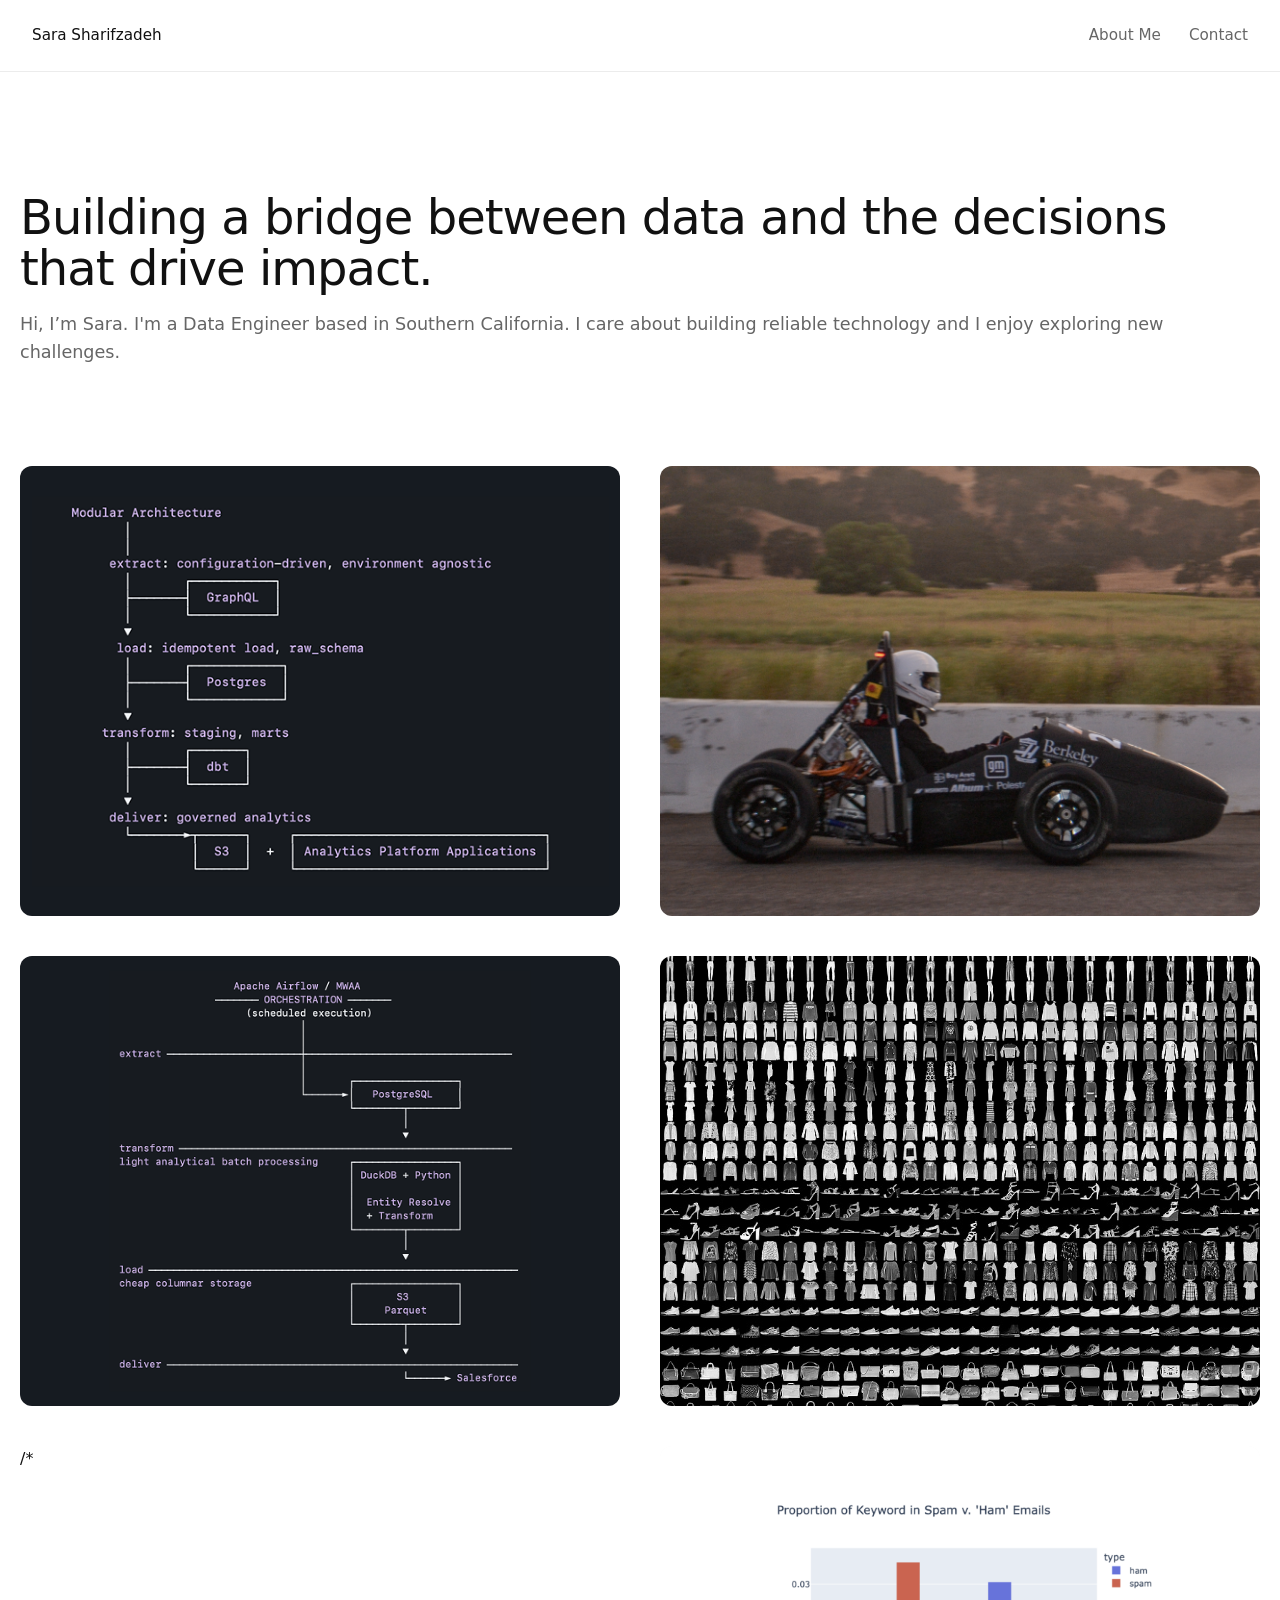
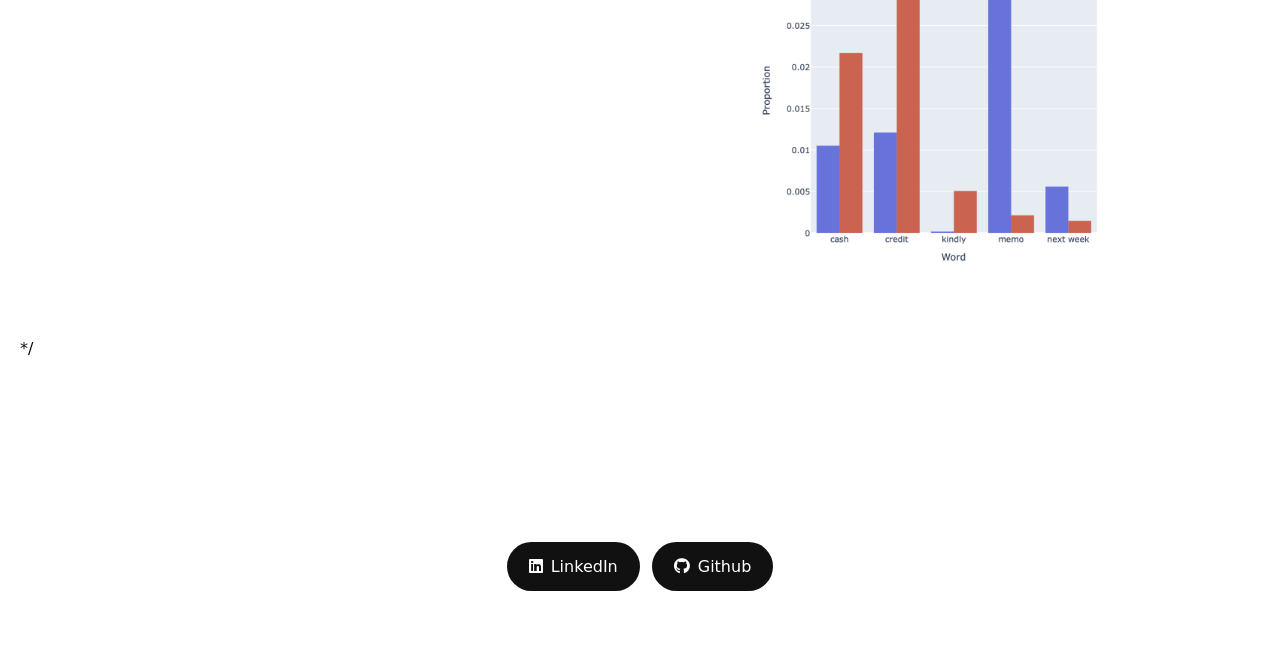
==== index.html @ b341e5af "proj on pause" ====
<!DOCTYPE html>
<html lang="en">
<head>
  <META NAME="ROBOTS" CONTENT="NOINDEX, NOFOLLOW, NOIMAGEAI, NOAI, NOLLM">

  <link rel="stylesheet" href="style.css">
  <meta charset="UTF-8" />
  <meta name="viewport" content="width=device-width, initial-scale=1.0" />
  <title>Sara | Portfolio</title>
  <link rel="shortcut icon" type="image/x-icon" href="favicon.ico" />
  <link href="https://fonts.googleapis.com/css2?family=Inter:wght@200;300;400;600;800&display=swap" rel="stylesheet">
  <link href="https://fonts.googleapis.com/css2?family=Cormorant+Garamond:wght@300;400;500&family=Inter:wght@300;400;500&display=swap" rel="stylesheet">
  <link rel="preconnect" href="https://fonts.googleapis.com">
  <link rel="preconnect" href="https://fonts.gstatic.com" crossorigin>
  <link href="https://fonts.googleapis.com/css2?family=Manrope:wght@300;400;500&display=swap" rel="stylesheet">
  <link rel="stylesheet" href="https://cdnjs.cloudflare.com/ajax/libs/font-awesome/6.4.0/css/all.min.css">
  <style>
*{margin:0;padding:0;box-sizing:border-box}
:root{--ink:#111;
      --muted:#666;
      --bg:#fff;
      --border:rgba(17,17,17,0.08);
      --section-pad:80px;
      --container:1200px;
      --radius:16px;}
body{background:var(--bg); color:var(--ink);
      font-family:'Recursive Sans',system-ui,-apple-system,Segoe UI,Roboto,Helvetica,Arial,sans-serif;
      line-height:1.6; font-weight:200;
      padding-top:72px;}
.hero{align-items:center;  margin:0 auto; padding:120px 20px 100px;}
       /* display:grid; grid-template-columns:1.15fr 1fr; gap:clamp(16px,3vw,40px); max-width:var(--container); */
      
.hero h2{font-size: 48px; line-height:1.06; font-weight:200; letter-spacing:-.02em; margin-bottom:16px; max-width:1400px;}
.highlight{box-shadow:inset 0 -0.5ch 0 rgba(17,17,17,.08)}
.hero-subtitle{font-size:1.1rem; color:var(--muted); font-weight:200; }
.work{max-width:1400px; margin:0 auto; padding:0 20px var(--section-pad)}
.work-grid{display:grid; grid-template-columns:repeat(auto-fit,minmax(380px,1fr)); gap:40px; margin-bottom:20px}
.work-item{position:relative; aspect-ratio:4/3; background:#fafafa; overflow:hidden; cursor:pointer; transition:transform .4s ease, box-shadow .4s ease; border-radius:12px}
.work-item:hover{transform:translateY(-4px); box-shadow:0 12px 30px rgba(0,0,0,.15)}
.work-item img{width:100%; height:100%; object-fit:cover; transition:transform .6s ease, filter .6s ease; filter:grayscale(20%)}
.work-item:hover img{filter:grayscale(100%) brightness(40%); transform:scale(1.05)}
.work-overlay{position:absolute; inset:0; background:linear-gradient(to bottom, transparent 40%, rgba(0,0,0,.6) 100%); opacity:0; transition:opacity .4s ease}
.work-item:hover .work-overlay{opacity:1}
.work-info{position:absolute; inset:auto 0 0 0; padding:24px; color:#fff; transform:translateY(16px); opacity:0; transition:all .4s ease}
.work-item:hover .work-info{transform:translateY(0); opacity:1}
.work-category{font-size:.8rem; font-weight:400; opacity:.9; margin-bottom:4px; text-transform:uppercase; letter-spacing:.1em}
.work-title{font-size:1.2rem; font-weight:400; margin:0}
.work-grid{display: grid;
  grid-template-columns: repeat(2, 1fr); 
  gap: 40px;
  margin-bottom: 20px;}
.section-container{max-width: 1200px; 
  margin: 0 auto;
  padding: 0;
  display: flex;
  align-items: flex-start;
  gap: 200px;
  justify-content: space-between;}
.section-media{flex:1.05; border-radius:12px; overflow:hidden}
.section-media img{width:100%; height:100%; object-fit:cover; display:block}
.section-text{flex: 1;
  margin-top: 60px;
  margin-bottom: 60px;
  max-width: 600px;}
.section-text h2{font-size:1.8rem; font-weight:300; margin-bottom:12px; letter-spacing:-.01em}
.section-text p{font-size:1rem; color:var(--muted); text-align: justify}
.left-bias{padding-left:clamp(20px,8vw,120px); padding-right:10px}
.right-bias{padding-right:clamp(20px,8vw,120px); padding-left:10px}
.alt{flex-direction:row-reverse}
.about-content h2{font-size:1.8rem; font-weight:300; margin-bottom:24px; letter-spacing:-.01em}
.about-content p{font-size:1rem; color:var(--muted); margin-bottom:20px; font-weight:200; line-height:1.7}
.approach{margin-top:40px; padding-top:40px; border-top:1px solid var(--border)}
.approach h3{font-size:1rem; font-weight:400; margin-bottom:16px; color:var(--ink)}
.approach-list{list-style:none; padding:0}
.approach-list li{padding:8px 0; font-size:.95rem; color:var(--muted); border-bottom:1px solid rgba(17,17,17,.05)}
.approach-list li:last-child{border-bottom:none}
.contact{max-width:var(--container); margin:0 auto; padding:60px 20px 80px; text-align:center;}
.contact h2{font-size:1.6rem; font-weight:300; margin-bottom:16px; letter-spacing:-.01em}
.contact p{font-size:1rem; color:var(--muted); margin-bottom:32px; font-weight:200}
.contact-link{display:inline-block; color:var(--ink); text-decoration:none; font-weight:300; padding:12px 0; position:relative; font-size:1rem}
.contact-link::after{content:''; position:absolute; bottom:8px; left:0; right:0; height:1px; background:var(--ink); transform:scaleX(.3); transition:transform .3s ease}
.contact-link:hover::after{transform:scaleX(1)}
.btn{display:inline-flex; align-items:center; justify-content:center; gap:8px;
    min-width:45px; /* ensure equal width */
    background:var(--accent); color:#fff; text-decoration:none;
    padding:12px 22px; border-radius:999px; border:1px solid var(--accent);
    font-weight:400; transition:opacity .3s ease;}
.btn:hover{opacity:.9}
.btn-row{display:flex; gap:12px; flex-wrap:wrap; justify-content:center}
.btn.black{background:#111; color:#fff; border-color:#111;}

.see-more-container{text-align:center; margin-top:40px}
.see-more-btn{display:inline-block; padding:12px 28px; background:var(--ink); color:#fff; border-radius:999px; font-size:1rem; font-weight:400; text-decoration:none; transition:background .3s ease}
.see-more-btn:hover{background:#333}
@media (max-width:900px){.work-grid{grid-template-columns:1fr; gap:20px}
.hero{grid-template-columns:1fr; padding:100px 20px 80px}
.hero-media{order:-1; width:100%; max-width:520px}
.section-container{flex-direction:column; padding:48px 20px}
.alt{flex-direction:column}
.left-bias,.right-bias{padding-left:20px; padding-right:20px}
}
    @media (max-width:600px){.work-item{aspect-ratio:3/2}
</style>
</head>
<body>
  <!-- HEADER -->
  <header>
    <div class="logo"><a href="index.html">Sara Sharifzadeh</a></div>
    <nav>
      <a href="about.html">About Me</a>
      <a href="contact.html">Contact</a>
    </nav>
  </header>

  <!-- HERO -->
  <section class="hero">
    <div>
      <h2>
        Building a bridge between data and the decisions that drive impact.
      </h2>
      <p class="hero-subtitle"> 
        Hi, I’m Sara. I'm a Data Engineer based in Southern California.  I care about building reliable technology and I enjoy exploring new challenges. 
      </p>
    </div>

  </section>

  <section class="work">
    <div class="work-grid">

    <!-- Analytics Tenant Pipeline (2)  -->
    <a class="work-item" href="pipe2.html" aria-label="Tenant Analytics Pipeline">
      <div class="work-overlay"></div>
      
      <img src="images/pipeline2-analytics/f_pipe21.png" alt="Tenant Product Analytics Pipeline">
      <div class="work-info">
        <div class="work-category"> ELT • configuration-driven • Product analytics  </div>
        <h3 class="work-title">Multi-Tenant ELT Framework</h3>
        <p class="work-desc">Built an analytics layer for a product platform while navigating production constraints.</p>
      </div>
    </a>

    <!-- Formula Electric -->
      <a class="work-item" href="feb.html" aria-label="FEB">
        <div class="work-overlay"></div>
        <img src="images/feb/holley2.jpg" alt="Formula Electric at Berkeley">
        <div class="work-info">
          <div class="work-category">Hands-On Engineering • Team Leadership • 0 → 1</div>
          <h3 class="work-title">Formula SAE at Berkeley</h3>
          <p class="work-desc">Co-Led a team of 80+ students in the development of building our 3rd electric race car to compete in Formula SAE 2024.</p>
        </div>
      </a>

    <!-- ETL Entity Pipeline (1) ETL -->
    <a class="work-item" href="pipe1.html">
      <div class="work-overlay"></div>
      <img src="images/pipeline1-entity/f_pipe_1.png" alt="Entity Pipeline">
      <div class="work-info">
        <div class="work-category">ETL • Data Quality • Automation</div>
        <h3 class="work-title">Entity Resolution Pipeline</h3>
        <p class="work-desc">Handles missing identifiers to reconstruct data that was previously unusable.  </p>
      </div>
    </a>

      <!-- DE Handbook REVISION 
        <a class="work-item" href="https://sshariz.github.io/DE-handbook/" target="_blank" aria-label="Roommate Noise Guard">
          <div class="work-overlay"></div>
          <img src="images/d_eng/de-handbook.png" alt="DE Handbook">
          <div class="work-info">
            <div class="work-category">Comprehensive Technical Reference</div>
            <h3 class="work-title">Data Engineering Handbook</h3>
            <p class="work-desc">A living reference documenting the tools, workflows, architecture patterns, and best practices I use across modern data engineering projects.</p>
          </div>
        </a> 
      -->

      <!-- Fashion MNIST -->
      <a class="work-item" href="FashionMNIST.html" aria-label="Fashion MNIST">
        <div class="work-overlay"></div>
        <img src="images/fashion/zaland.png" alt="Fashion Classifier">
        <div class="work-info">
          <div class="work-category">Machine Learning • Data Science</div>
          <h3 class="work-title">ML Image Classifier </h3>
          <p class="work-desc">Applying Machine Learning to Fashion with an Image Classifier (PCA).</p>
        </div>
      </a>
      <!-- SPAM HAM  -->
      /* <a class="work-item" href="SpamClassifier.html" aria-label="SpamHam">
        <div class="work-overlay"></div>
        <img src="images/spamham/propclass.png" alt="Spam Ham">
        <div class="work-info">
          <div class="work-category">Machine Learning • Data Science</div>
          <h3 class="work-title">NLP Spam Email Binary Classifier </h3>
          <p class="work-desc">Applying Natural Language Processing (NLP) to distinguish spam emails.</p>
        </div>
      </a> */
    </div>
  </section>
  

  <!-- Contact FOOTER -->
<section class="contact">
  <div class="container">
    <div class="btn-row" style="margin-top:20px">
      <a class="btn black" href="https://www.linkedin.com/in/ssarazadeh/" target="_blank">
        <i class="fa-brands fa-linkedin"></i> LinkedIn
      </a>
      <a class="btn black" href="https://github.com/sshariz" target="_blank">
        <i class="fa-brands fa-github"></i> Github
      </a>
    </div>
  </div>
</section>


  <script>
    // Fade-ups (kept if you later add .fade-up)
    const observer = new IntersectionObserver((entries) => {
      entries.forEach(entry => { if (entry.isIntersecting) entry.target.classList.add('visible'); });
    }, { threshold: 0.2 });
    document.querySelectorAll('.fade-up').forEach(el => observer.observe(el));

    // Header elevation
    const header = document.querySelector('header');
    window.addEventListener('scroll', () => {
      const y = window.pageYOffset || document.documentElement.scrollTop;
      header.style.boxShadow = y > 96 ? '0 2px 18px rgba(17,17,17,0.08)' : 'none';
      header.style.background = y > 96 ? 'rgba(255,255,255,0.90)' : 'rgba(255,255,255,0.75)';
    });
  </script>
</body>

</html>
---- style.css ----
/* === Shared Header / Logo / Nav styles (extracted from index.html) === */

header{position:fixed; inset:0 0 auto 0; z-index:1000;
      display:flex; align-items:center; justify-content:space-between;
      height:72px; padding:0 2.5%;
      background:rgba(255,255,255,0.75);
      backdrop-filter:blur(6px);
      border-bottom:1px solid var(--border);
      transition:background .25s ease, box-shadow .25s ease;}

.logo{font-size:.95rem; font-weight:200}

.logo a{color:inherit; text-decoration:none}

nav{display:flex; gap:28px}

nav a{font-weight:200; text-decoration:none; color:var(--muted); position:relative; font-size:.95rem}

nav a:hover{color:var(--ink)}

nav a::after{content:""; position:absolute; left:0; bottom:-4px; height:1px; width:0; background:var(--ink); transition:width .25s ease}

nav a:hover::after{width:100%}
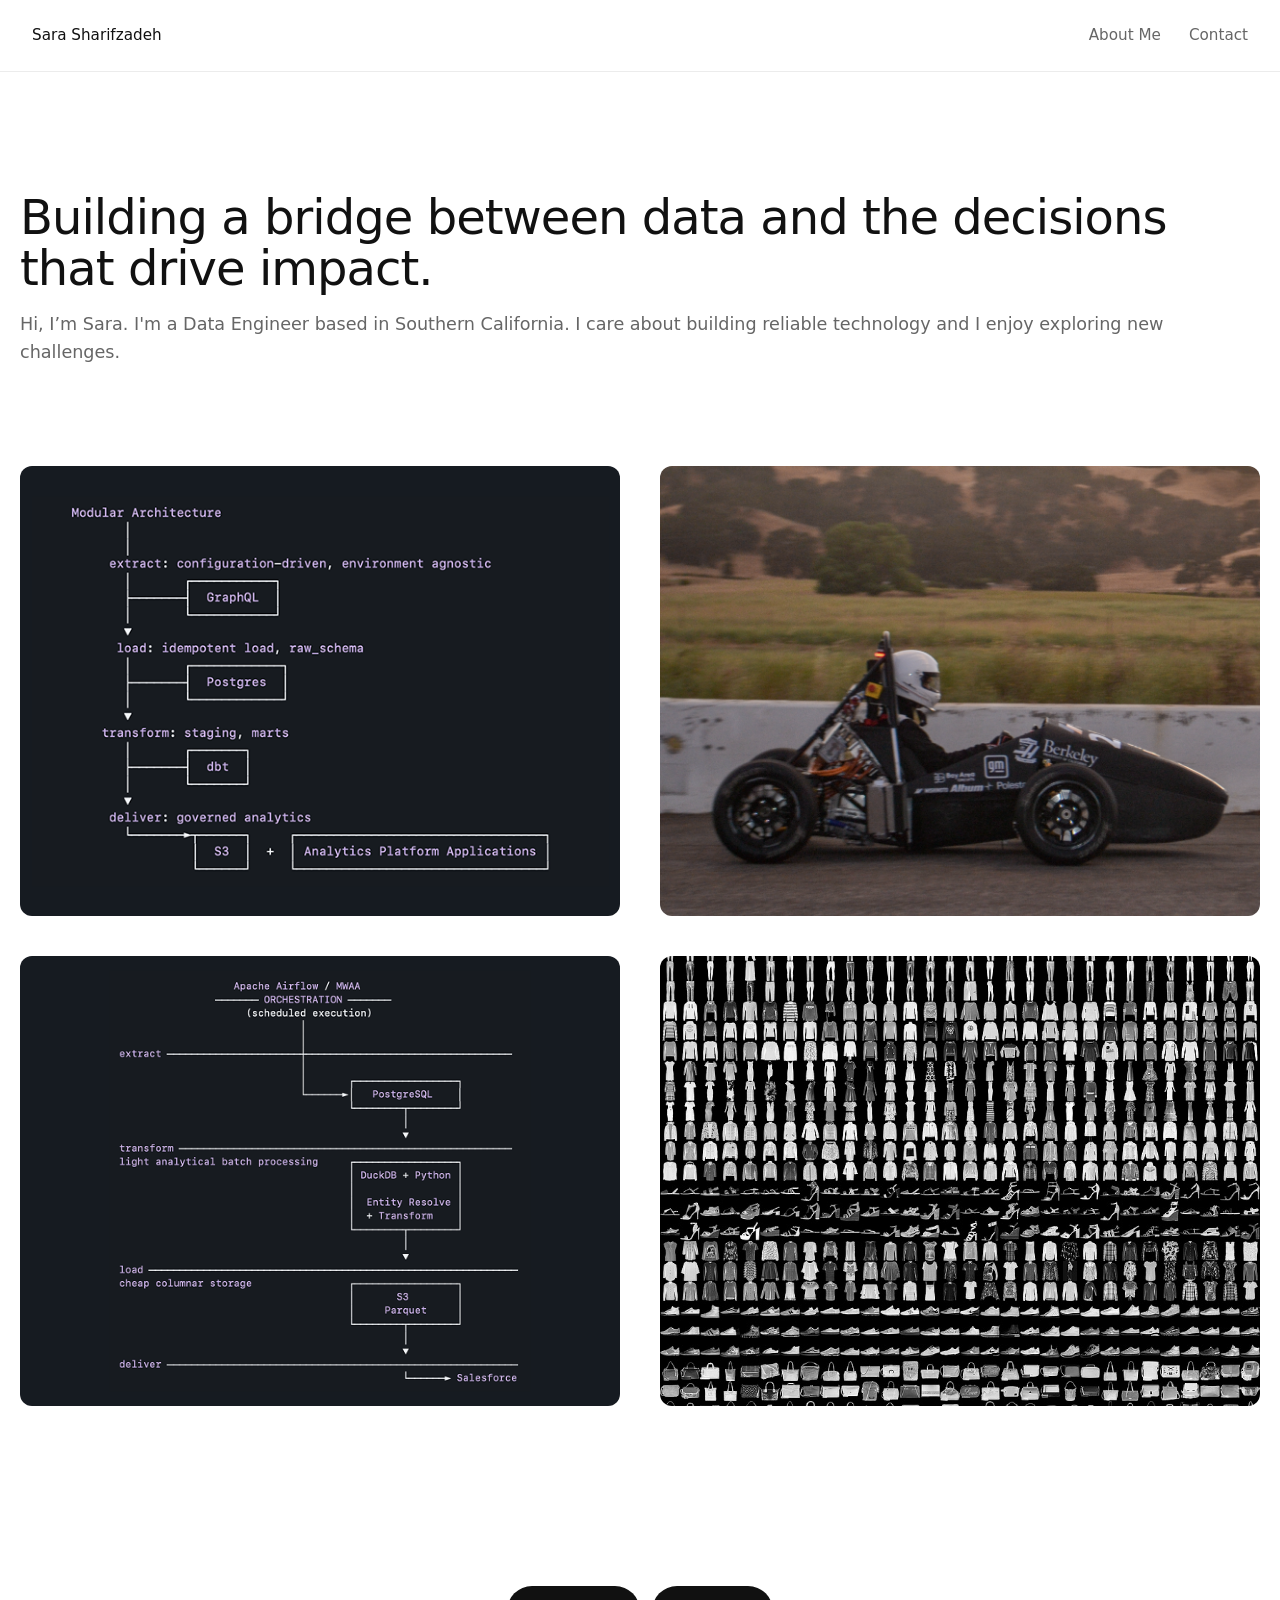
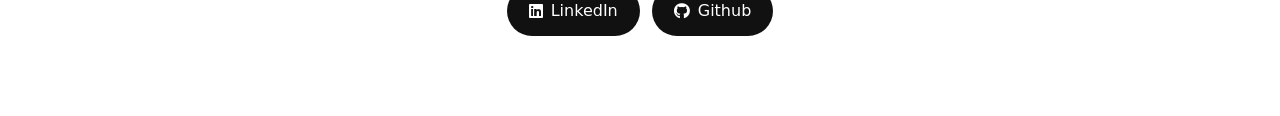
==== commit 38ee446d: "updated projects, skills" ====
--- a/index.html
+++ b/index.html
@@ -185,7 +185,7 @@
         </div>
       </a>
       <!-- SPAM HAM  -->
-      /* <a class="work-item" href="SpamClassifier.html" aria-label="SpamHam">
+       <!-- <a class="work-item" href="SpamClassifier.html" aria-label="SpamHam">
         <div class="work-overlay"></div>
         <img src="images/spamham/propclass.png" alt="Spam Ham">
         <div class="work-info">
@@ -193,7 +193,7 @@
           <h3 class="work-title">NLP Spam Email Binary Classifier </h3>
           <p class="work-desc">Applying Natural Language Processing (NLP) to distinguish spam emails.</p>
         </div>
-      </a> */
+      </a> -->
     </div>
   </section>
   
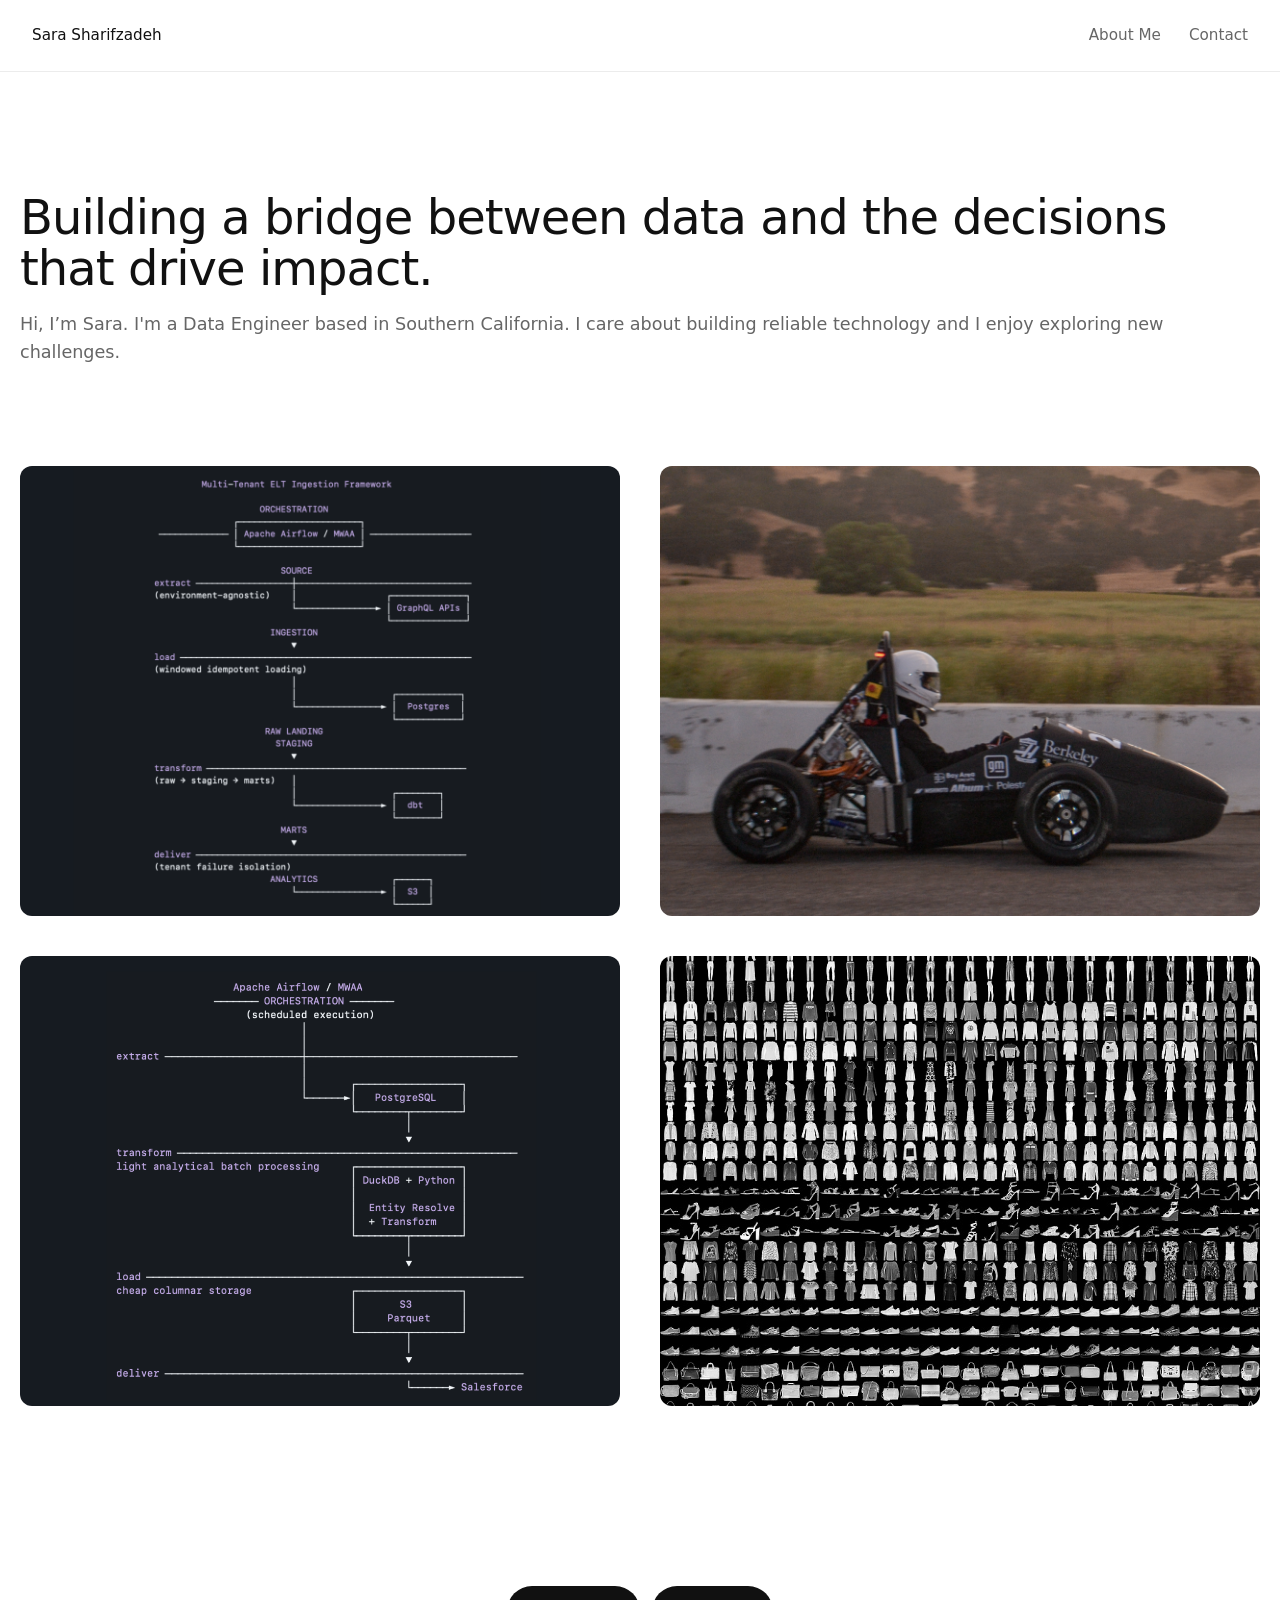
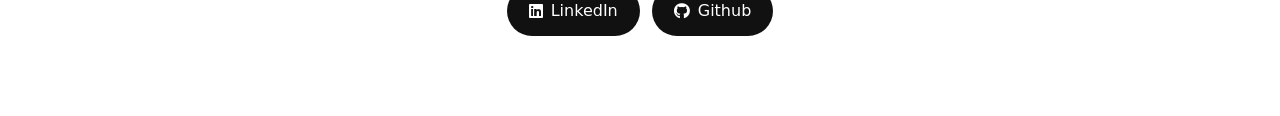
==== commit 5d33ef7a: "pipe2 improvements" ====
--- a/index.html
+++ b/index.html
@@ -132,11 +132,11 @@
     <a class="work-item" href="pipe2.html" aria-label="Tenant Analytics Pipeline">
       <div class="work-overlay"></div>
       
-      <img src="images/pipeline2-analytics/f_pipe21.png" alt="Tenant Product Analytics Pipeline">
+      <img src="images/pipeline2-analytics/a_pipe2.png" alt="Tenant Product Analytics Pipeline">
       <div class="work-info">
-        <div class="work-category"> ELT • configuration-driven • Product analytics  </div>
-        <h3 class="work-title">Multi-Tenant ELT Framework</h3>
-        <p class="work-desc">Built an analytics layer for a product platform while navigating production constraints.</p>
+        <div class="work-category"> APPLICATION-TO-ANALYTICS DATA PLATFORM  • MULTI-TENANT ELT INGESTION    </div>
+        <h3 class="work-title">Reusable Analytics Infrastructure Layer</h3>
+        <p class="work-desc">Built reusable analytics infrastructure at no additional cost while navigating complex tenant architecture.</p>
       </div>
     </a>
 
@@ -147,14 +147,14 @@
         <div class="work-info">
           <div class="work-category">Hands-On Engineering • Team Leadership • 0 → 1</div>
           <h3 class="work-title">Formula SAE at Berkeley</h3>
-          <p class="work-desc">Co-Led a team of 80+ students in the development of building our 3rd electric race car to compete in Formula SAE 2024.</p>
+          <p class="work-desc">Co-Led an 80+ engineering team in the development of building our 3rd electric race car from scratch.</p>
         </div>
       </a>
 
     <!-- ETL Entity Pipeline (1) ETL -->
     <a class="work-item" href="pipe1.html">
       <div class="work-overlay"></div>
-      <img src="images/pipeline1-entity/f_pipe_1.png" alt="Entity Pipeline">
+      <img src="images/pipeline1-entity/a_pipe1.png" alt="Entity Pipeline">
       <div class="work-info">
         <div class="work-category">ETL • Data Quality • Automation</div>
         <h3 class="work-title">Entity Resolution Pipeline</h3>
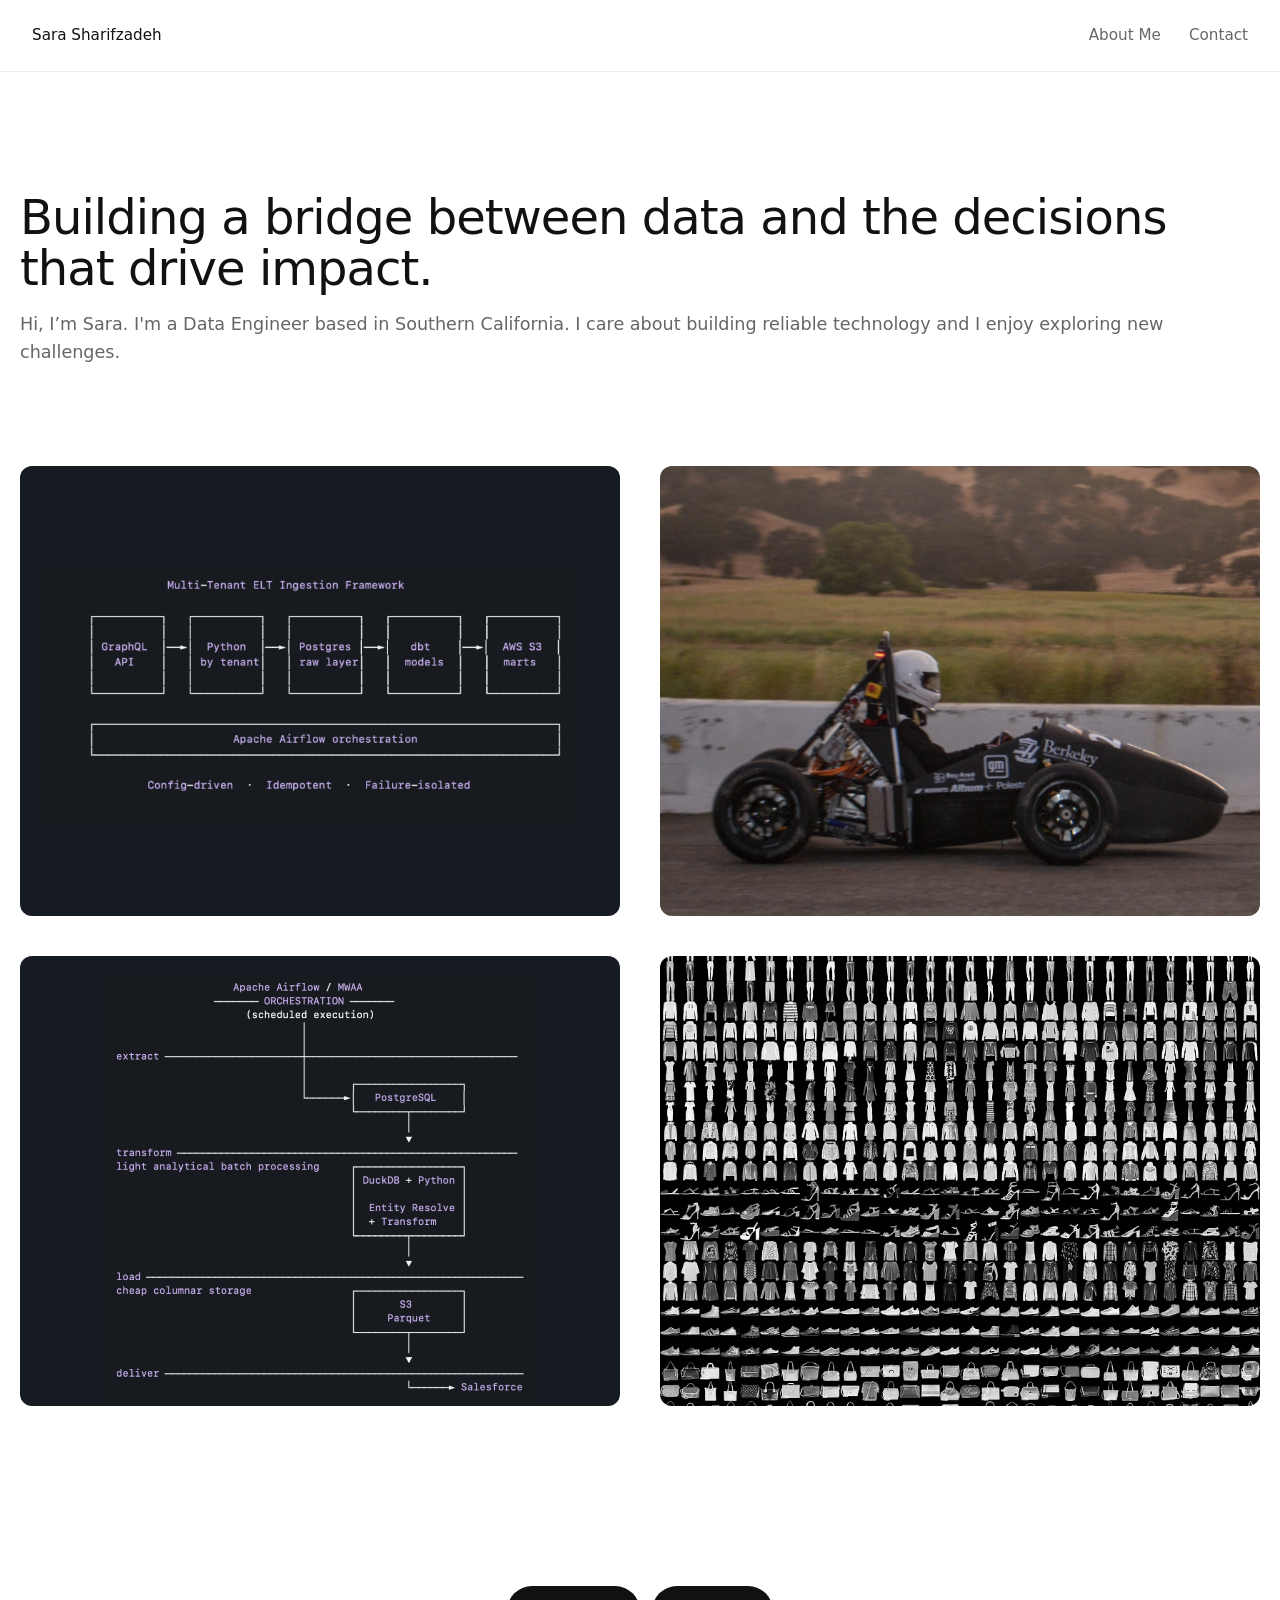
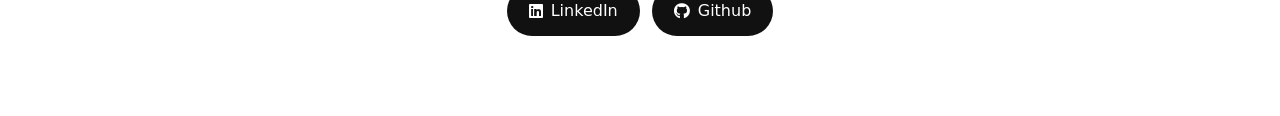
==== commit b924ad10: "tweak arch2" ====
--- a/index.html
+++ b/index.html
@@ -132,12 +132,12 @@
     <a class="work-item" href="pipe2.html" aria-label="Tenant Analytics Pipeline">
       <div class="work-overlay"></div>
       
-      <img src="images/pipeline2-analytics/a_pipe2.png" alt="Tenant Product Analytics Pipeline">
+      <img src="images/pipeline2-analytics/used_card_2.png" alt="Analytics Pipeline">
       <div class="work-info">
-        <div class="work-category"> APPLICATION-TO-ANALYTICS DATA PLATFORM  • MULTI-TENANT ELT INGESTION    </div>
-        <h3 class="work-title">Reusable Analytics Infrastructure Layer</h3>
-        <p class="work-desc">Built reusable analytics infrastructure at no additional cost while navigating complex tenant architecture.</p>
-      </div>
+        <div class="work-category">  REUSABLE • SOC2 COMPLIANT • COST-OPTIMIZED  </div>
+        <h3 class="work-title">Application-to-Analytics Data Platform</h3>
+        <p class="work-desc">Foundational analytics infrastructure that enabled cross-tenant insights without an $18k/yr OLAP expense.</p>
+        </div>
     </a>
 
     <!-- Formula Electric -->
